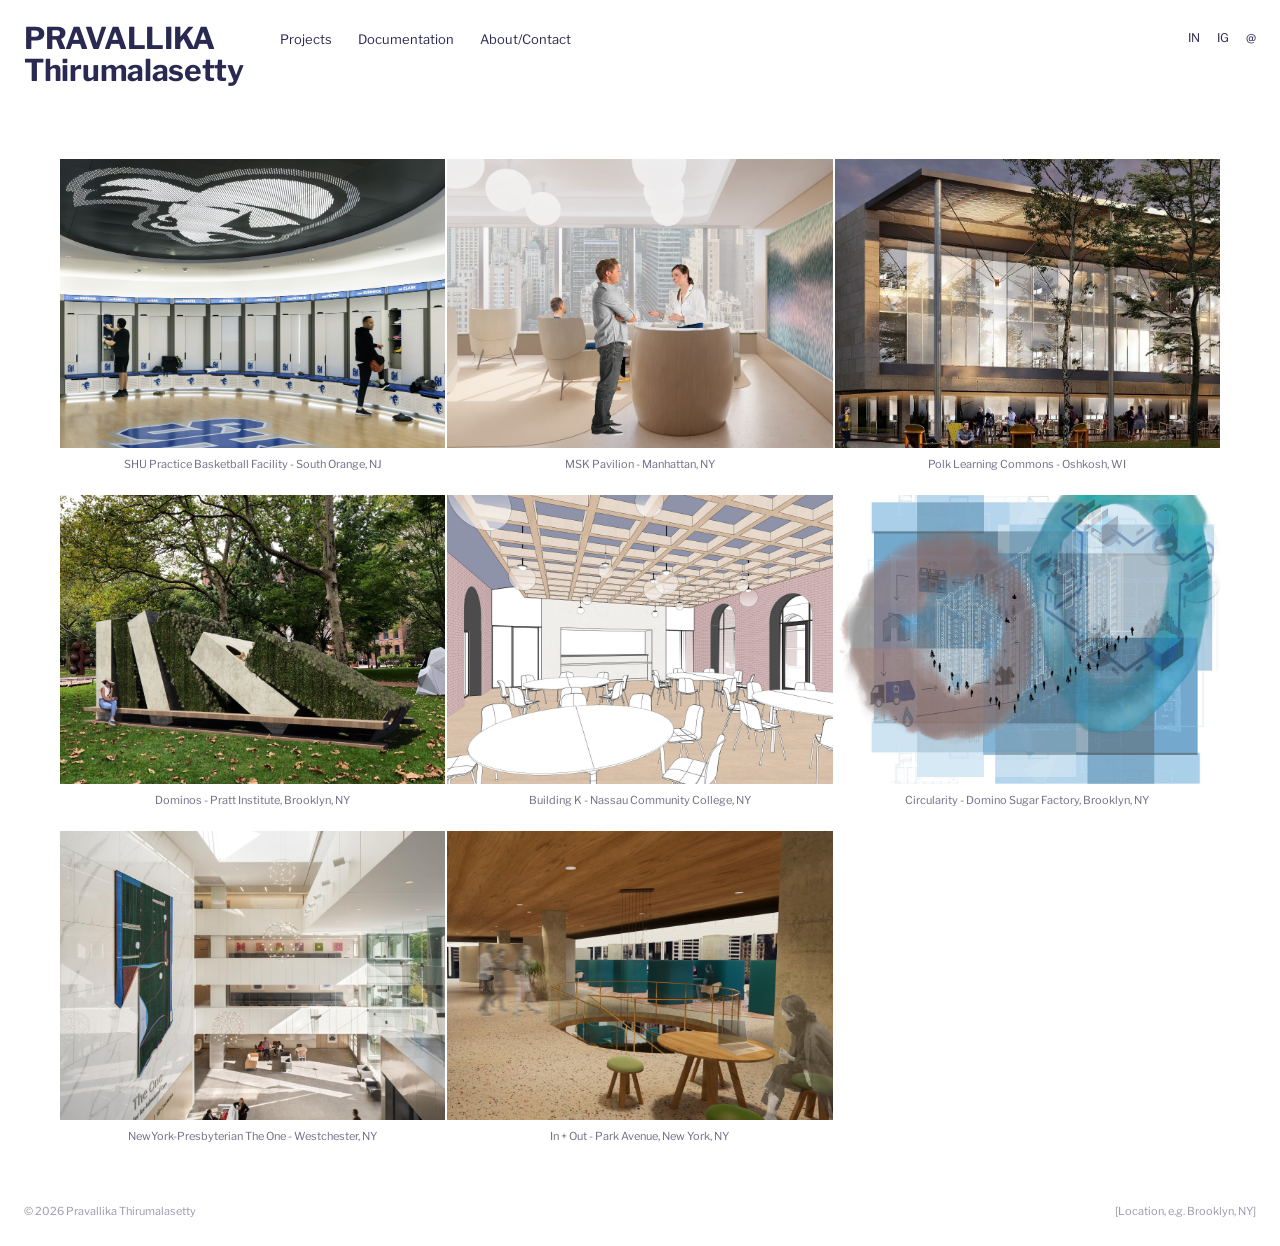
==== index.html @ f4479f0b "Portfolio site: 8 projects, documentation page, about/contact Static site generated by build.py from" ====
<!doctype html>
<html lang="en">
<head>
<meta charset="utf-8">
<meta name="viewport" content="width=device-width, initial-scale=1">
<title>Pravallika Thirumalasetty — Interior Design</title>
<link rel="preconnect" href="https://fonts.googleapis.com">
<link href="https://fonts.googleapis.com/css2?family=Libre+Franklin:wght@400;500;700&display=swap" rel="stylesheet">
<link rel="stylesheet" href="assets/css/site.css">
</head>
<body>
<header class="hd">
  <a class="logo" href="index.html">PRAVALLIKA<br>Thirumalasetty</a>
  <nav class="nav">
    <a href="index.html">Projects</a>
    <a href="documentation.html">Documentation</a>
    <a href="about.html">About/Contact</a>
  </nav>
  <div class="soc">
    <a href="https://www.linkedin.com/in/tpravallika/" target="_blank" rel="noopener" aria-label="LinkedIn">in</a>
    <a href="https://www.instagram.com/tpravallika" target="_blank" rel="noopener" aria-label="Instagram">ig</a>
    <a href="mailto:pravallika309@gmail.com" aria-label="Email">@</a>
  </div>
</header>
<main class="main">
<section class="grid"><a class="card" href="work/seton-hall.html"><span class="ph"><img src="assets/img/seton-hall/01.jpg" alt="SHU Practice Basketball Facility" loading="lazy"></span><span class="cap">SHU Practice Basketball Facility - South Orange, NJ</span></a>
<a class="card" href="work/msk-pavilion.html"><span class="ph"><img src="assets/img/msk-pavilion/01.jpg" alt="MSK Pavilion" loading="lazy"></span><span class="cap">MSK Pavilion - Manhattan, NY</span></a>
<a class="card" href="work/polk-learning-commons.html"><span class="ph"><img src="assets/img/polk-learning-commons/01.jpg" alt="Polk Learning Commons" loading="lazy"></span><span class="cap">Polk Learning Commons - Oshkosh, WI</span></a>
<a class="card" href="work/dominos.html"><span class="ph"><img src="assets/img/dominos/01.jpg" alt="Dominos" loading="lazy"></span><span class="cap">Dominos - Pratt Institute, Brooklyn, NY</span></a>
<a class="card" href="work/building-k.html"><span class="ph"><img src="assets/img/building-k/01.jpg" alt="Building K" loading="lazy"></span><span class="cap">Building K - Nassau Community College, NY</span></a>
<a class="card" href="work/circularity.html"><span class="ph"><img src="assets/img/circularity/01.jpg" alt="Circularity" loading="lazy"></span><span class="cap">Circularity - Domino Sugar Factory, Brooklyn, NY</span></a>
<a class="card" href="work/the-one.html"><span class="ph"><img src="assets/img/the-one/01.jpg" alt="The One" loading="lazy"></span><span class="cap">NewYork-Presbyterian The One - Westchester, NY</span></a>
<a class="card" href="work/in-out.html"><span class="ph"><img src="assets/img/in-out/01.jpg" alt="In + Out" loading="lazy"></span><span class="cap">In + Out - Park Avenue, New York, NY</span></a></section>
</main>
<footer class="ft"><span>© 2026 Pravallika Thirumalasetty</span><span>[Location, e.g. Brooklyn, NY]</span></footer>
<div class="lb" id="lb" hidden><img alt=""><button aria-label="Close">×</button></div>
<script>
(function(){var lb=document.getElementById('lb'),im=lb.querySelector('img');
document.querySelectorAll('.g a.z').forEach(function(a){a.addEventListener('click',function(e){e.preventDefault();im.src=a.href;lb.hidden=false;document.body.style.overflow='hidden';});});
function close(){lb.hidden=true;im.src='';document.body.style.overflow='';}
lb.addEventListener('click',close);document.addEventListener('keydown',function(e){if(e.key==='Escape')close();});})();
</script>
</body>
</html>
---- assets/css/site.css ----
:root{--ink:#2a2952;--txt:#706c87;--bg:#fff;--line:#e9e8ee;--gap:2px}
*{box-sizing:border-box}
html,body{margin:0;background:var(--bg);color:var(--txt);font:14px/1.55 "Libre Franklin","Helvetica Neue",Helvetica,Arial,sans-serif;-webkit-font-smoothing:antialiased}
a{color:var(--ink);text-decoration:none}
img{display:block;max-width:100%}
.hd{display:flex;align-items:flex-start;gap:28px;padding:22px 24px 8px;flex-wrap:wrap}
.logo{font-weight:700;font-size:30px;line-height:1.08;letter-spacing:-.01em;color:var(--ink);margin-right:8px}
.nav{display:flex;gap:26px;padding-top:7px;font-size:13px}
.nav a:hover{text-decoration:underline}
.soc{margin-left:auto;display:flex;gap:16px;padding-top:7px;font-size:12px;letter-spacing:.04em;text-transform:uppercase}
.main{padding:64px 60px 40px;max-width:1440px;margin:0 auto}
/* home grid */
.grid{display:grid;grid-template-columns:repeat(3,1fr);gap:22px var(--gap)}
.card .ph{display:block;aspect-ratio:4/3;overflow:hidden;background:#f2f1f5}
.card img{width:100%;height:100%;object-fit:cover;transition:transform .5s ease}
.card:hover img{transform:scale(1.03)}
.card .cap{display:block;text-align:center;font-size:11px;padding:8px 6px 0;color:var(--txt)}
/* project */
.ph-title{display:flex;align-items:baseline;gap:14px;margin:0 0 26px}
.ph-title .num{font-size:12px;letter-spacing:.14em;color:var(--txt)}
.ph-title h1{font-size:22px;font-weight:700;color:var(--ink);margin:0;letter-spacing:-.01em}
.info{display:grid;grid-template-columns:280px 1fr;gap:40px;margin-bottom:38px;max-width:1100px}
.meta{margin:0;font-size:12px}
.meta div{display:grid;grid-template-columns:110px 1fr;gap:10px;padding:5px 0;border-top:1px solid var(--line)}
.meta div:last-child{border-bottom:1px solid var(--line)}
.meta dt{margin:0;color:var(--txt)}.meta dd{margin:0;color:var(--ink)}
.txt p{margin:0 0 12px;max-width:62ch}
.gap,.credit,[class=gap]{color:#b04a4a}
.credit{font-size:12px;font-style:italic;color:#9a97ad}
.lede{margin:-10px 0 30px;max-width:62ch}
.g{display:grid;grid-template-columns:repeat(6,1fr);grid-auto-flow:dense;gap:var(--gap)}
.g a{display:block;overflow:hidden;background:#f6f6f8}
.g a.s1{grid-column:span 2}.g a.s2{grid-column:span 3}.g a.s3{grid-column:span 6}
.g img{width:100%;height:100%;object-fit:contain;aspect-ratio:4/3}
.g a.s3 img{aspect-ratio:auto}
.next{display:block;margin:48px 0 0;font-size:13px}
.docsec{margin:0 0 44px}.docsec h2{font-size:13px;font-weight:500;letter-spacing:.06em;text-transform:uppercase;margin:0 0 10px}
.about .info{grid-template-columns:1fr 320px}
.sig{width:280px;margin:-10px 0 22px}
.ft{display:flex;justify-content:space-between;padding:18px 24px 26px;font-size:11px;color:#9a97ad}
.lb[hidden]{display:none}
.lb{position:fixed;inset:0;background:rgba(255,255,255,.96);display:flex;align-items:center;justify-content:center;z-index:9;cursor:zoom-out}
.lb img{max-width:96vw;max-height:94vh;object-fit:contain}
.lb button{position:absolute;top:14px;right:18px;font-size:30px;border:0;background:none;color:var(--ink);cursor:pointer}
@media (max-width:900px){.main{padding:36px 16px 30px}.grid{grid-template-columns:repeat(2,1fr)}.info{grid-template-columns:1fr;gap:20px}.about .info{grid-template-columns:1fr}
 .g{grid-template-columns:repeat(2,1fr)}.g a.s1,.g a.s2{grid-column:span 1}.g a.s3{grid-column:span 2}.logo{font-size:24px}.nav{gap:16px}.soc{width:100%;margin-left:0;padding-top:0}}
@media (max-width:560px){.grid{grid-template-columns:1fr}}
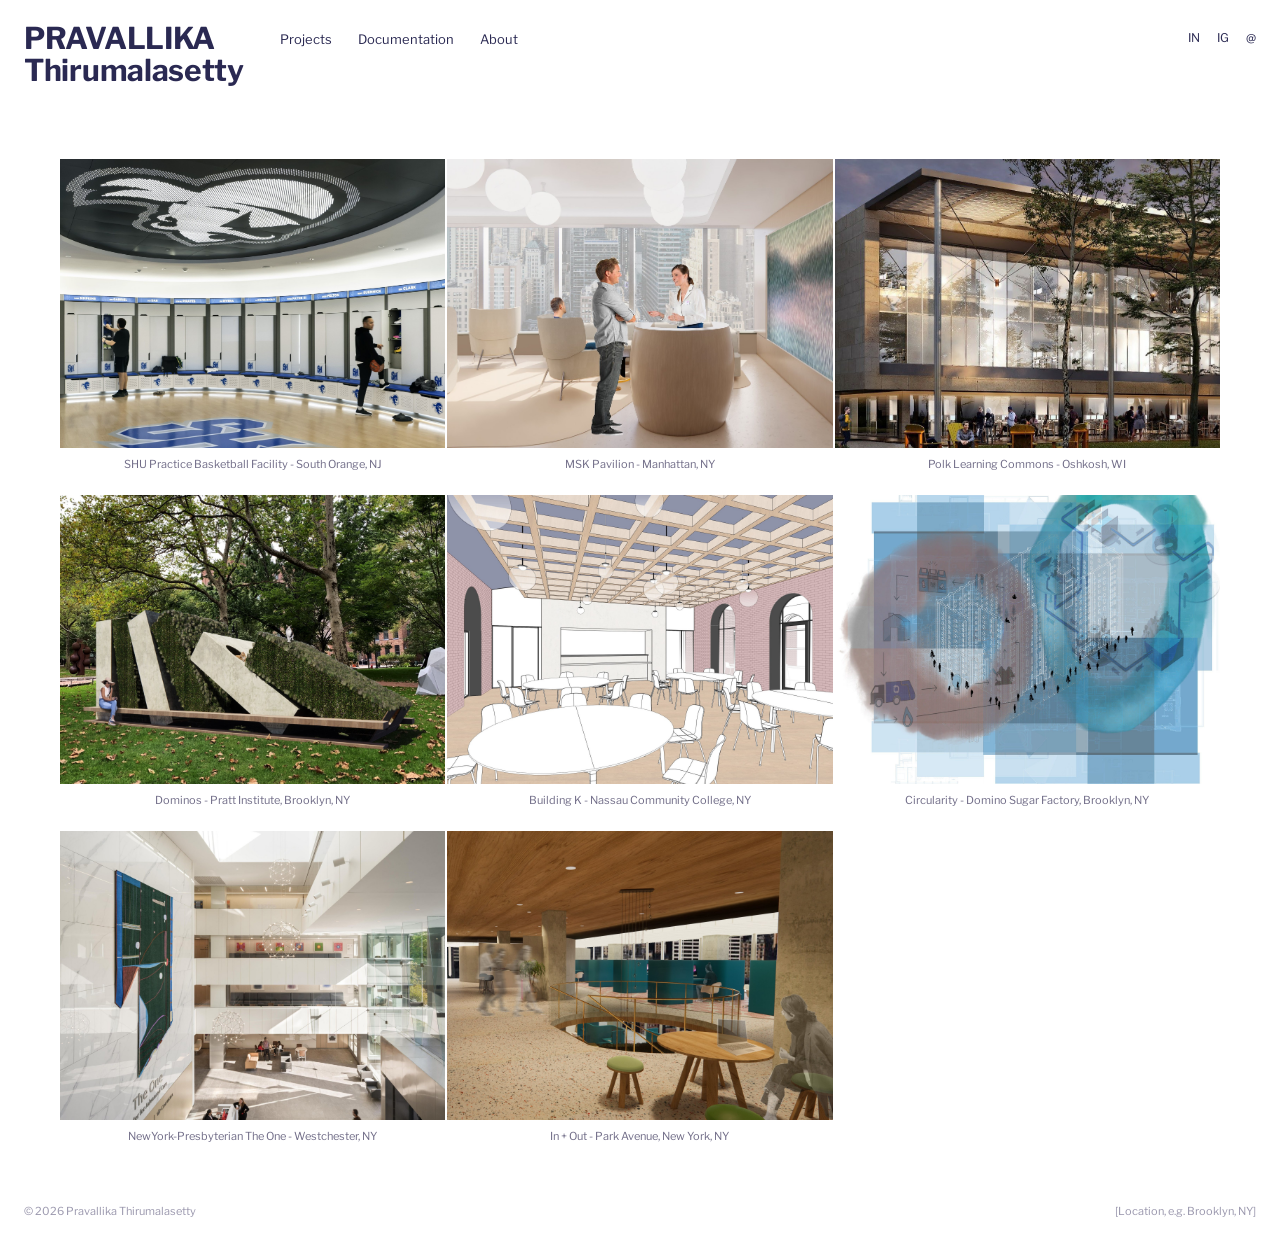
==== commit 15cafef3: "Simplify About page; rename nav link to About Co-Authored-By: Claude Fable 5.1 <noreply@anthropic.co" ====
--- a/index.html
+++ b/index.html
@@ -14,7 +14,7 @@
   <nav class="nav">
     <a href="index.html">Projects</a>
     <a href="documentation.html">Documentation</a>
-    <a href="about.html">About/Contact</a>
+    <a href="about.html">About</a>
   </nav>
   <div class="soc">
     <a href="https://www.linkedin.com/in/tpravallika/" target="_blank" rel="noopener" aria-label="LinkedIn">in</a>
--- a/assets/css/site.css
+++ b/assets/css/site.css
@@ -27,6 +27,13 @@
 .meta dt{margin:0;color:var(--txt)}.meta dd{margin:0;color:var(--ink)}
 .txt p{margin:0 0 12px;max-width:62ch}
 .gap,.credit,[class=gap]{color:#b04a4a}
+.draft{color:#8a6d1f;border-left:2px solid #e3c874;padding-left:12px}
+.stats{display:flex;flex-wrap:wrap;gap:0 44px;margin:-8px 0 34px;padding:14px 0;border-top:1px solid var(--line);border-bottom:1px solid var(--line)}
+.stats div{display:flex;flex-direction:column;padding:4px 0}
+.stats b{font-size:26px;font-weight:700;color:var(--ink);letter-spacing:-.02em;line-height:1.1}
+.stats span{font-size:11px;letter-spacing:.06em;text-transform:uppercase;color:var(--txt);margin-top:3px}
+.glance{display:flex;flex-wrap:wrap;gap:0 44px;margin:0 0 28px}
+.glance div{display:flex;flex-direction:column}.glance b{font-size:26px;font-weight:700;color:var(--ink);line-height:1.1}.glance span{font-size:11px;letter-spacing:.06em;text-transform:uppercase;margin-top:3px}
 .credit{font-size:12px;font-style:italic;color:#9a97ad}
 .lede{margin:-10px 0 30px;max-width:62ch}
 .g{display:grid;grid-template-columns:repeat(6,1fr);grid-auto-flow:dense;gap:var(--gap)}
